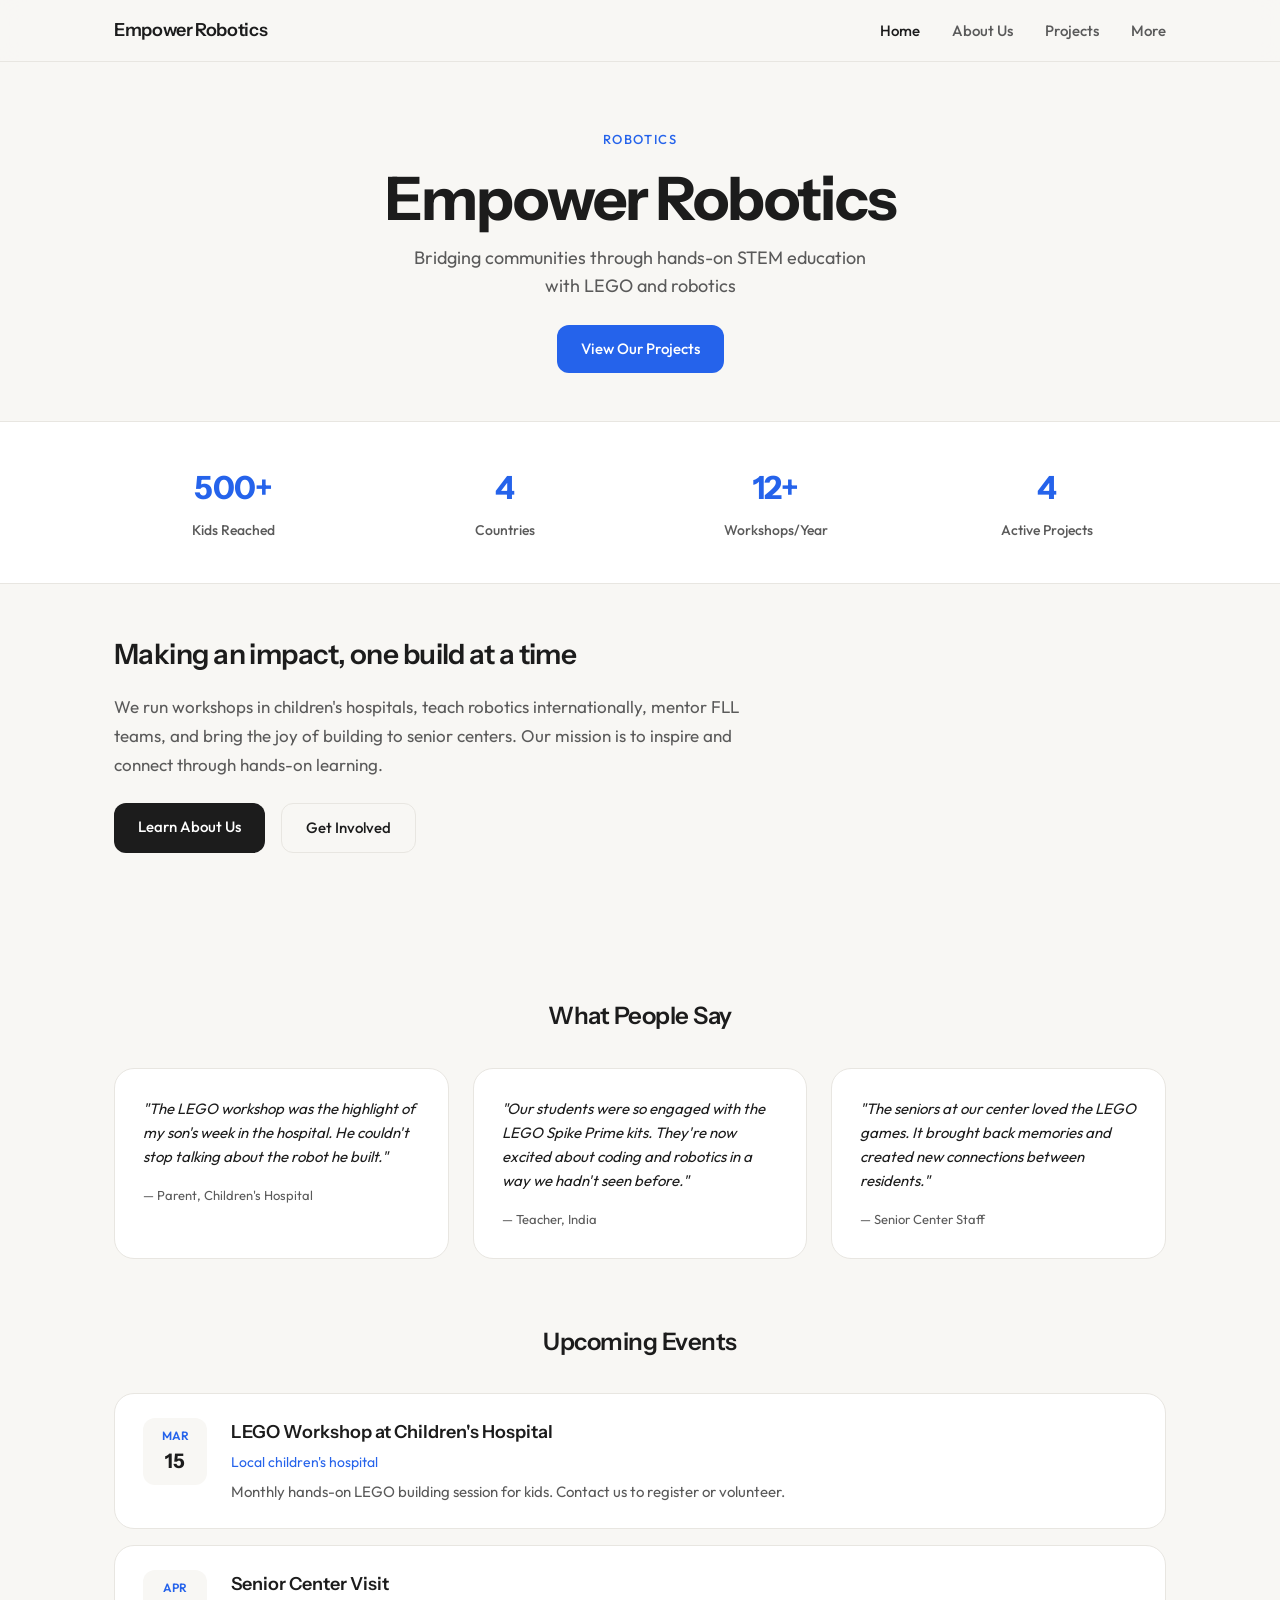
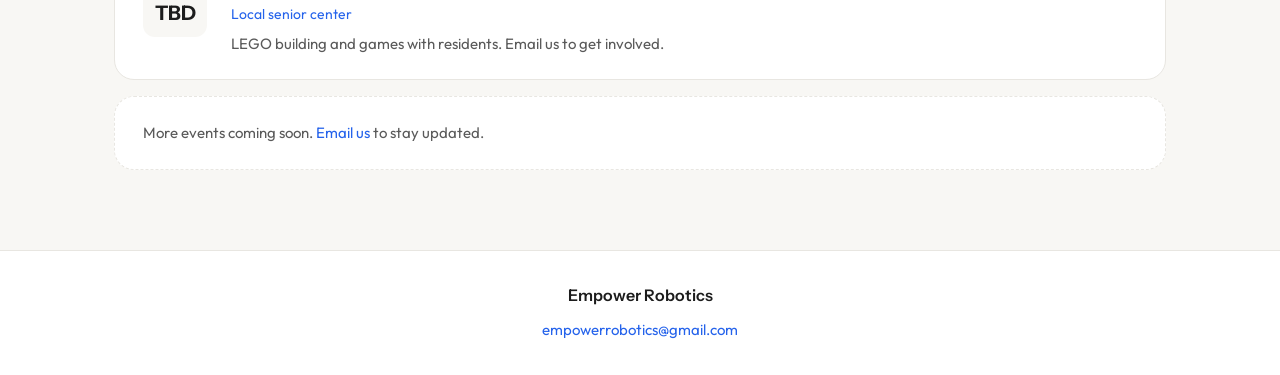
==== index.html @ 4488ad7a "initial commit" ====
<!DOCTYPE html>
<html lang="en">
<head>
  <meta charset="UTF-8">
  <meta name="viewport" content="width=device-width, initial-scale=1.0">
  <title>Empower Robotics | Bridging Communities Through STEM</title>
  <link rel="preconnect" href="https://fonts.googleapis.com">
  <link rel="preconnect" href="https://fonts.gstatic.com" crossorigin>
  <link href="https://fonts.googleapis.com/css2?family=Instrument+Sans:wght@400;500;600;700&family=Outfit:wght@300;400;500;600;700&display=swap" rel="stylesheet">
  <link rel="stylesheet" href="styles.css">
</head>
<body>
  <header class="header">
    <nav class="nav">
      <a href="index.html" class="logo">Empower Robotics</a>
      <ul class="nav-links">
        <li><a href="index.html" class="active">Home</a></li>
        <li><a href="about.html">About Us</a></li>
        <li><a href="projects.html">Projects</a></li>
        <li><a href="more.html">More</a></li>
      </ul>
      <button class="nav-toggle" aria-label="Toggle menu">
        <span></span>
        <span></span>
        <span></span>
      </button>
    </nav>
  </header>

  <main>
    <section class="hero hero--home">
      <span class="hero-tag">Robotics</span>
      <h1 class="hero-title">Empower Robotics</h1>
      <p class="hero-subtitle">Bridging communities through hands-on STEM education with LEGO and robotics</p>
      <a href="projects.html" class="btn btn--primary">View Our Projects</a>
    </section>

    <section class="impact-stats">
      <div class="impact-stats-inner">
        <div class="stat">
          <span class="stat-number">500+</span>
          <span class="stat-label">Kids Reached</span>
        </div>
        <div class="stat">
          <span class="stat-number">4</span>
          <span class="stat-label">Countries</span>
        </div>
        <div class="stat">
          <span class="stat-number">12+</span>
          <span class="stat-label">Workshops/Year</span>
        </div>
        <div class="stat">
          <span class="stat-number">4</span>
          <span class="stat-label">Active Projects</span>
        </div>
      </div>
    </section>

    <section class="intro">
      <div class="intro-content">
        <h2 class="intro-title">Making an impact, one build at a time</h2>
        <p class="intro-text">We run workshops in children's hospitals, teach robotics internationally, mentor FLL teams, and bring the joy of building to senior centers. Our mission is to inspire and connect through hands-on learning.</p>
        <div class="intro-actions">
          <a href="about.html" class="btn btn--secondary">Learn About Us</a>
          <a href="more.html" class="btn btn--outline">Get Involved</a>
        </div>
      </div>
    </section>

    <section class="testimonials">
      <h2 class="section-title">What People Say</h2>
      <div class="testimonials-grid">
        <blockquote class="testimonial-card">
          <p class="testimonial-quote">"The LEGO workshop was the highlight of my son's week in the hospital. He couldn't stop talking about the robot he built."</p>
          <footer class="testimonial-author">— Parent, Children's Hospital</footer>
        </blockquote>
        <blockquote class="testimonial-card">
          <p class="testimonial-quote">"Our students were so engaged with the LEGO Spike Prime kits. They're now excited about coding and robotics in a way we hadn't seen before."</p>
          <footer class="testimonial-author">— Teacher, India</footer>
        </blockquote>
        <blockquote class="testimonial-card">
          <p class="testimonial-quote">"The seniors at our center loved the LEGO games. It brought back memories and created new connections between residents."</p>
          <footer class="testimonial-author">— Senior Center Staff</footer>
        </blockquote>
      </div>
    </section>

    <section class="events">
      <h2 class="section-title">Upcoming Events</h2>
      <div class="events-list">
        <article class="event-card">
          <div class="event-date">
            <span class="event-month">Mar</span>
            <span class="event-day">15</span>
          </div>
          <div class="event-details">
            <h3 class="event-title">LEGO Workshop at Children's Hospital</h3>
            <p class="event-location">Local children's hospital</p>
            <p class="event-description">Monthly hands-on LEGO building session for kids. Contact us to register or volunteer.</p>
          </div>
        </article>
        <article class="event-card">
          <div class="event-date">
            <span class="event-month">Apr</span>
            <span class="event-day">TBD</span>
          </div>
          <div class="event-details">
            <h3 class="event-title">Senior Center Visit</h3>
            <p class="event-location">Local senior center</p>
            <p class="event-description">LEGO building and games with residents. Email us to get involved.</p>
          </div>
        </article>
        <article class="event-card event-card--placeholder">
          <div class="event-details">
            <p class="event-placeholder">More events coming soon. <a href="mailto:empowerrobotics@gmail.com">Email us</a> to stay updated.</p>
          </div>
        </article>
      </div>
    </section>
  </main>

  <footer class="footer">
    <p class="footer-brand">Empower Robotics</p>
    <a href="mailto:empowerrobotics@gmail.com" class="footer-email">empowerrobotics@gmail.com</a>
  </footer>

  <script src="script.js"></script>
</body>
</html>
---- styles.css ----
*,
*::before,
*::after {
  box-sizing: border-box;
  margin: 0;
  padding: 0;
}

:root {
  --color-bg: #f8f7f4;
  --color-surface: #ffffff;
  --color-text: #1c1c1c;
  --color-text-muted: #5a5a5a;
  --color-accent: #2563eb;
  --color-accent-light: #3b82f6;
  --color-border: #e8e6e1;
  --font-heading: 'Instrument Sans', system-ui, sans-serif;
  --font-body: 'Outfit', system-ui, sans-serif;
  --radius: 12px;
  --radius-lg: 20px;
  --shadow: 0 2px 20px rgba(0, 0, 0, 0.06);
  --shadow-hover: 0 8px 40px rgba(0, 0, 0, 0.08);
}

html {
  scroll-behavior: smooth;
}

body {
  font-family: var(--font-body);
  font-size: 1rem;
  line-height: 1.6;
  color: var(--color-text);
  background: var(--color-bg);
  min-height: 100vh;
}

/* Header */
.header {
  position: sticky;
  top: 0;
  z-index: 100;
  background: rgba(248, 247, 244, 0.9);
  backdrop-filter: blur(12px);
  border-bottom: 1px solid var(--color-border);
}

.nav {
  max-width: 1100px;
  margin: 0 auto;
  padding: 1rem 1.5rem;
  display: flex;
  align-items: center;
  justify-content: space-between;
}

.logo {
  font-family: var(--font-heading);
  font-weight: 600;
  font-size: 1.125rem;
  color: var(--color-text);
  text-decoration: none;
  letter-spacing: -0.02em;
}

.nav-links {
  display: flex;
  list-style: none;
  gap: 2rem;
}

.nav-links a {
  font-size: 0.9375rem;
  font-weight: 500;
  color: var(--color-text-muted);
  text-decoration: none;
  transition: color 0.2s ease;
}

.nav-links a:hover,
.nav-links a.active {
  color: var(--color-text);
}

.nav-toggle {
  display: none;
  flex-direction: column;
  gap: 5px;
  background: none;
  border: none;
  cursor: pointer;
  padding: 8px;
}

.nav-toggle span {
  width: 22px;
  height: 2px;
  background: var(--color-text);
  border-radius: 1px;
}

/* Hero */
.hero {
  max-width: 1100px;
  margin: 0 auto;
  padding: 4rem 1.5rem 3rem;
  text-align: center;
}

.hero-tag {
  display: inline-block;
  font-size: 0.8125rem;
  font-weight: 500;
  color: var(--color-accent);
  text-transform: uppercase;
  letter-spacing: 0.12em;
  margin-bottom: 1rem;
}

.hero-title {
  font-family: var(--font-heading);
  font-size: clamp(2.5rem, 6vw, 3.75rem);
  font-weight: 700;
  letter-spacing: -0.03em;
  line-height: 1.1;
  margin-bottom: 0.75rem;
}

.hero-subtitle {
  font-size: 1.125rem;
  color: var(--color-text-muted);
  font-weight: 400;
  max-width: 420px;
  margin: 0 auto;
}

.hero--home .hero-subtitle {
  max-width: 480px;
}

/* Buttons */
.btn {
  display: inline-block;
  font-family: var(--font-body);
  font-size: 0.9375rem;
  font-weight: 500;
  padding: 0.75rem 1.5rem;
  border-radius: var(--radius);
  text-decoration: none;
  transition: background 0.2s ease, color 0.2s ease, border-color 0.2s ease;
}

.btn--primary {
  background: var(--color-accent);
  color: white;
  margin-top: 1.5rem;
}

.btn--primary:hover {
  background: var(--color-accent-light);
}

.btn--secondary {
  background: var(--color-text);
  color: white;
}

.btn--secondary:hover {
  background: #333;
}

.btn--outline {
  background: transparent;
  color: var(--color-text);
  border: 1px solid var(--color-border);
}

.btn--outline:hover {
  border-color: var(--color-text-muted);
}

/* Intro (Home) */
.intro {
  max-width: 1100px;
  margin: 0 auto;
  padding: 3rem 1.5rem 5rem;
}

.intro-content {
  max-width: 640px;
}

.intro-title {
  font-family: var(--font-heading);
  font-size: 1.75rem;
  font-weight: 600;
  letter-spacing: -0.02em;
  margin-bottom: 1rem;
}

.intro-text {
  font-size: 1.0625rem;
  color: var(--color-text-muted);
  line-height: 1.7;
  margin-bottom: 1.5rem;
}

.intro-actions {
  display: flex;
  flex-wrap: wrap;
  gap: 1rem;
}

/* Impact stats */
.impact-stats {
  background: var(--color-surface);
  border-top: 1px solid var(--color-border);
  border-bottom: 1px solid var(--color-border);
}

.impact-stats-inner {
  max-width: 1100px;
  margin: 0 auto;
  padding: 2.5rem 1.5rem;
  display: grid;
  grid-template-columns: repeat(4, 1fr);
  gap: 2rem;
  text-align: center;
}

.stat-number {
  display: block;
  font-family: var(--font-heading);
  font-size: 2rem;
  font-weight: 700;
  color: var(--color-accent);
  letter-spacing: -0.02em;
  margin-bottom: 0.25rem;
}

.stat-label {
  font-size: 0.875rem;
  color: var(--color-text-muted);
  font-weight: 500;
}

/* Section title */
.section-title {
  font-family: var(--font-heading);
  font-size: 1.5rem;
  font-weight: 600;
  letter-spacing: -0.02em;
  text-align: center;
  margin-bottom: 2rem;
}

/* Testimonials */
.testimonials {
  max-width: 1100px;
  margin: 0 auto;
  padding: 4rem 1.5rem;
}

.testimonials-grid {
  display: grid;
  grid-template-columns: repeat(3, 1fr);
  gap: 1.5rem;
}

.testimonial-card {
  background: var(--color-surface);
  border: 1px solid var(--color-border);
  border-radius: var(--radius-lg);
  padding: 1.75rem;
  margin: 0;
}

.testimonial-quote {
  font-size: 0.9375rem;
  color: var(--color-text);
  line-height: 1.6;
  margin-bottom: 1rem;
  font-style: italic;
}

.testimonial-author {
  font-size: 0.8125rem;
  color: var(--color-text-muted);
}

/* Events */
.events {
  max-width: 1100px;
  margin: 0 auto;
  padding: 0 1.5rem 5rem;
}

.events-list {
  display: flex;
  flex-direction: column;
  gap: 1rem;
}

.event-card {
  display: flex;
  gap: 1.5rem;
  background: var(--color-surface);
  border: 1px solid var(--color-border);
  border-radius: var(--radius-lg);
  padding: 1.5rem 1.75rem;
  align-items: flex-start;
}

.event-date {
  flex-shrink: 0;
  width: 4rem;
  text-align: center;
  padding: 0.5rem;
  background: var(--color-bg);
  border-radius: var(--radius);
}

.event-month {
  display: block;
  font-size: 0.75rem;
  font-weight: 600;
  color: var(--color-accent);
  text-transform: uppercase;
}

.event-day {
  display: block;
  font-family: var(--font-heading);
  font-size: 1.25rem;
  font-weight: 700;
  color: var(--color-text);
}

.event-details {
  flex: 1;
}

.event-title {
  font-family: var(--font-heading);
  font-size: 1.125rem;
  font-weight: 600;
  margin-bottom: 0.25rem;
}

.event-location {
  font-size: 0.875rem;
  color: var(--color-accent);
  margin-bottom: 0.5rem;
}

.event-description {
  font-size: 0.9375rem;
  color: var(--color-text-muted);
  line-height: 1.5;
}

.event-card--placeholder {
  border-style: dashed;
}

.event-placeholder {
  font-size: 0.9375rem;
  color: var(--color-text-muted);
}

.event-placeholder a {
  color: var(--color-accent);
  text-decoration: none;
}

.event-placeholder a:hover {
  text-decoration: underline;
}

/* FAQ */
.faq {
  margin-bottom: 3rem;
}

.faq-title {
  font-family: var(--font-heading);
  font-size: 1.5rem;
  font-weight: 600;
  margin-bottom: 1.5rem;
}

.faq-list {
  margin: 0;
}

.faq-item {
  border-bottom: 1px solid var(--color-border);
  padding: 1.25rem 0;
}

.faq-item:first-child {
  padding-top: 0;
}

.faq-question {
  font-family: var(--font-heading);
  font-size: 1rem;
  font-weight: 600;
  color: var(--color-text);
  margin: 0 0 0.5rem 0;
}

.faq-answer {
  font-size: 0.9375rem;
  color: var(--color-text-muted);
  line-height: 1.6;
  margin: 0;
}

/* Projects */
.projects {
  max-width: 1100px;
  margin: 0 auto;
  padding: 0 1.5rem 5rem;
  display: grid;
  gap: 1.5rem;
}

.project-card {
  background: var(--color-surface);
  border-radius: var(--radius-lg);
  overflow: hidden;
  border: 1px solid var(--color-border);
  transition: transform 0.2s ease, box-shadow 0.2s ease, border-color 0.2s ease;
}

.project-card:hover {
  transform: translateY(-2px);
  box-shadow: var(--shadow-hover);
  border-color: rgba(37, 99, 235, 0.2);
}

/* Image placeholders – replace .project-image--placeholder div with <img src="your-image.jpg" alt="Description"> */
.project-image {
  aspect-ratio: 16 / 10;
  width: 100%;
  overflow: hidden;
}

.project-image img {
  width: 100%;
  height: 100%;
  object-fit: cover;
}

.project-image--placeholder {
  background: var(--color-border);
  display: flex;
  align-items: center;
  justify-content: center;
}

.project-image--placeholder span {
  font-size: 0.875rem;
  color: var(--color-text-muted);
  padding: 1rem;
  text-align: center;
}

.project-content {
  padding: 2rem 2.25rem;
}

.project-number {
  font-family: var(--font-heading);
  font-size: 0.8125rem;
  font-weight: 600;
  color: var(--color-accent);
  letter-spacing: 0.05em;
  margin-bottom: 0.75rem;
}

.project-title {
  font-family: var(--font-heading);
  font-size: 1.375rem;
  font-weight: 600;
  letter-spacing: -0.02em;
  margin-bottom: 0.75rem;
  line-height: 1.3;
}

.project-description {
  font-size: 1rem;
  color: var(--color-text-muted);
  line-height: 1.65;
}

/* Page content (About, More) */
.page-content {
  max-width: 1100px;
  margin: 0 auto;
  padding: 0 1.5rem 5rem;
}

.content-block {
  display: grid;
  grid-template-columns: 1fr 1fr;
  gap: 3rem;
  align-items: center;
  margin-bottom: 4rem;
}

.content-block:last-child {
  margin-bottom: 0;
}

.content-block--reverse .content-image {
  order: 2;
}

.content-block--reverse .content-text {
  order: 1;
}

.content-text h2 {
  font-family: var(--font-heading);
  font-size: 1.5rem;
  font-weight: 600;
  margin-bottom: 1rem;
}

.content-text p {
  color: var(--color-text-muted);
  margin-bottom: 1rem;
}

.content-text p:last-child {
  margin-bottom: 0;
}

.link {
  color: var(--color-accent);
  text-decoration: none;
  font-weight: 500;
}

.link:hover {
  text-decoration: underline;
}

/* Content image placeholders */
.content-image {
  aspect-ratio: 4 / 3;
  overflow: hidden;
  border-radius: var(--radius);
}

.content-image img {
  width: 100%;
  height: 100%;
  object-fit: cover;
}

.content-image--placeholder {
  background: var(--color-border);
  display: flex;
  align-items: center;
  justify-content: center;
}

.content-image--placeholder span {
  font-size: 0.875rem;
  color: var(--color-text-muted);
  padding: 1rem;
  text-align: center;
}

.content-image--wide {
  aspect-ratio: 21 / 9;
  margin-top: 2rem;
}

/* More page */
.more-grid {
  display: grid;
  grid-template-columns: repeat(auto-fit, minmax(280px, 1fr));
  gap: 1.5rem;
  margin-bottom: 3rem;
}

.more-card {
  background: var(--color-surface);
  border: 1px solid var(--color-border);
  border-radius: var(--radius-lg);
  padding: 2rem;
}

.more-card h2 {
  font-family: var(--font-heading);
  font-size: 1.25rem;
  font-weight: 600;
  margin-bottom: 0.75rem;
}

.more-card p {
  color: var(--color-text-muted);
  margin-bottom: 1.25rem;
  font-size: 0.9375rem;
}

.more-card .btn {
  margin-top: 0;
}

/* Footer */
.footer {
  border-top: 1px solid var(--color-border);
  padding: 2rem 1.5rem;
  text-align: center;
  background: var(--color-surface);
}

.footer-brand {
  font-family: var(--font-heading);
  font-weight: 600;
  font-size: 1rem;
  margin-bottom: 0.5rem;
}

.footer-email {
  font-size: 0.9375rem;
  color: var(--color-accent);
  text-decoration: none;
  transition: color 0.2s ease;
}

.footer-email:hover {
  color: var(--color-accent-light);
}

/* Responsive */
@media (max-width: 640px) {
  .nav {
    flex-wrap: wrap;
  }

  .nav-links {
    display: none;
    width: 100%;
    flex-direction: column;
    gap: 0;
    padding-top: 1rem;
    border-top: 1px solid var(--color-border);
    margin-top: 0.5rem;
  }

  .nav-links.is-open {
    display: flex;
  }

  .nav-links li {
    padding: 0.75rem 0;
    border-bottom: 1px solid var(--color-border);
  }

  .nav-links li:last-child {
    border-bottom: none;
  }

  .nav-toggle {
    display: flex;
    transition: transform 0.2s ease;
  }

  .nav-toggle.is-active span:nth-child(1) {
    transform: rotate(45deg) translate(5px, 5px);
  }

  .nav-toggle.is-active span:nth-child(2) {
    opacity: 0;
  }

  .nav-toggle.is-active span:nth-child(3) {
    transform: rotate(-45deg) translate(5px, -5px);
  }

  .nav-toggle span {
    transition: transform 0.2s ease, opacity 0.2s ease;
  }

  .hero {
    padding: 3rem 1.5rem 2rem;
  }

  .project-card .project-content {
    padding: 1.5rem 1.25rem;
  }

  .project-title {
    font-size: 1.2rem;
  }

  .content-block {
    grid-template-columns: 1fr;
    gap: 1.5rem;
    margin-bottom: 3rem;
  }

  .content-block--reverse .content-image,
  .content-block--reverse .content-text {
    order: unset;
  }

  .content-image--wide {
    aspect-ratio: 16 / 9;
  }

  .intro-actions {
    flex-direction: column;
  }

  .intro-actions .btn {
    width: 100%;
    text-align: center;
  }

  .impact-stats-inner {
    grid-template-columns: repeat(2, 1fr);
    gap: 1.5rem;
    padding: 2rem 1.5rem;
  }

  .stat-number {
    font-size: 1.5rem;
  }

  .testimonials {
    padding: 3rem 1.5rem;
  }

  .testimonials-grid {
    grid-template-columns: 1fr;
  }

  .event-card {
    flex-direction: column;
    gap: 1rem;
  }

  .event-date {
    width: auto;
    text-align: left;
  }
}
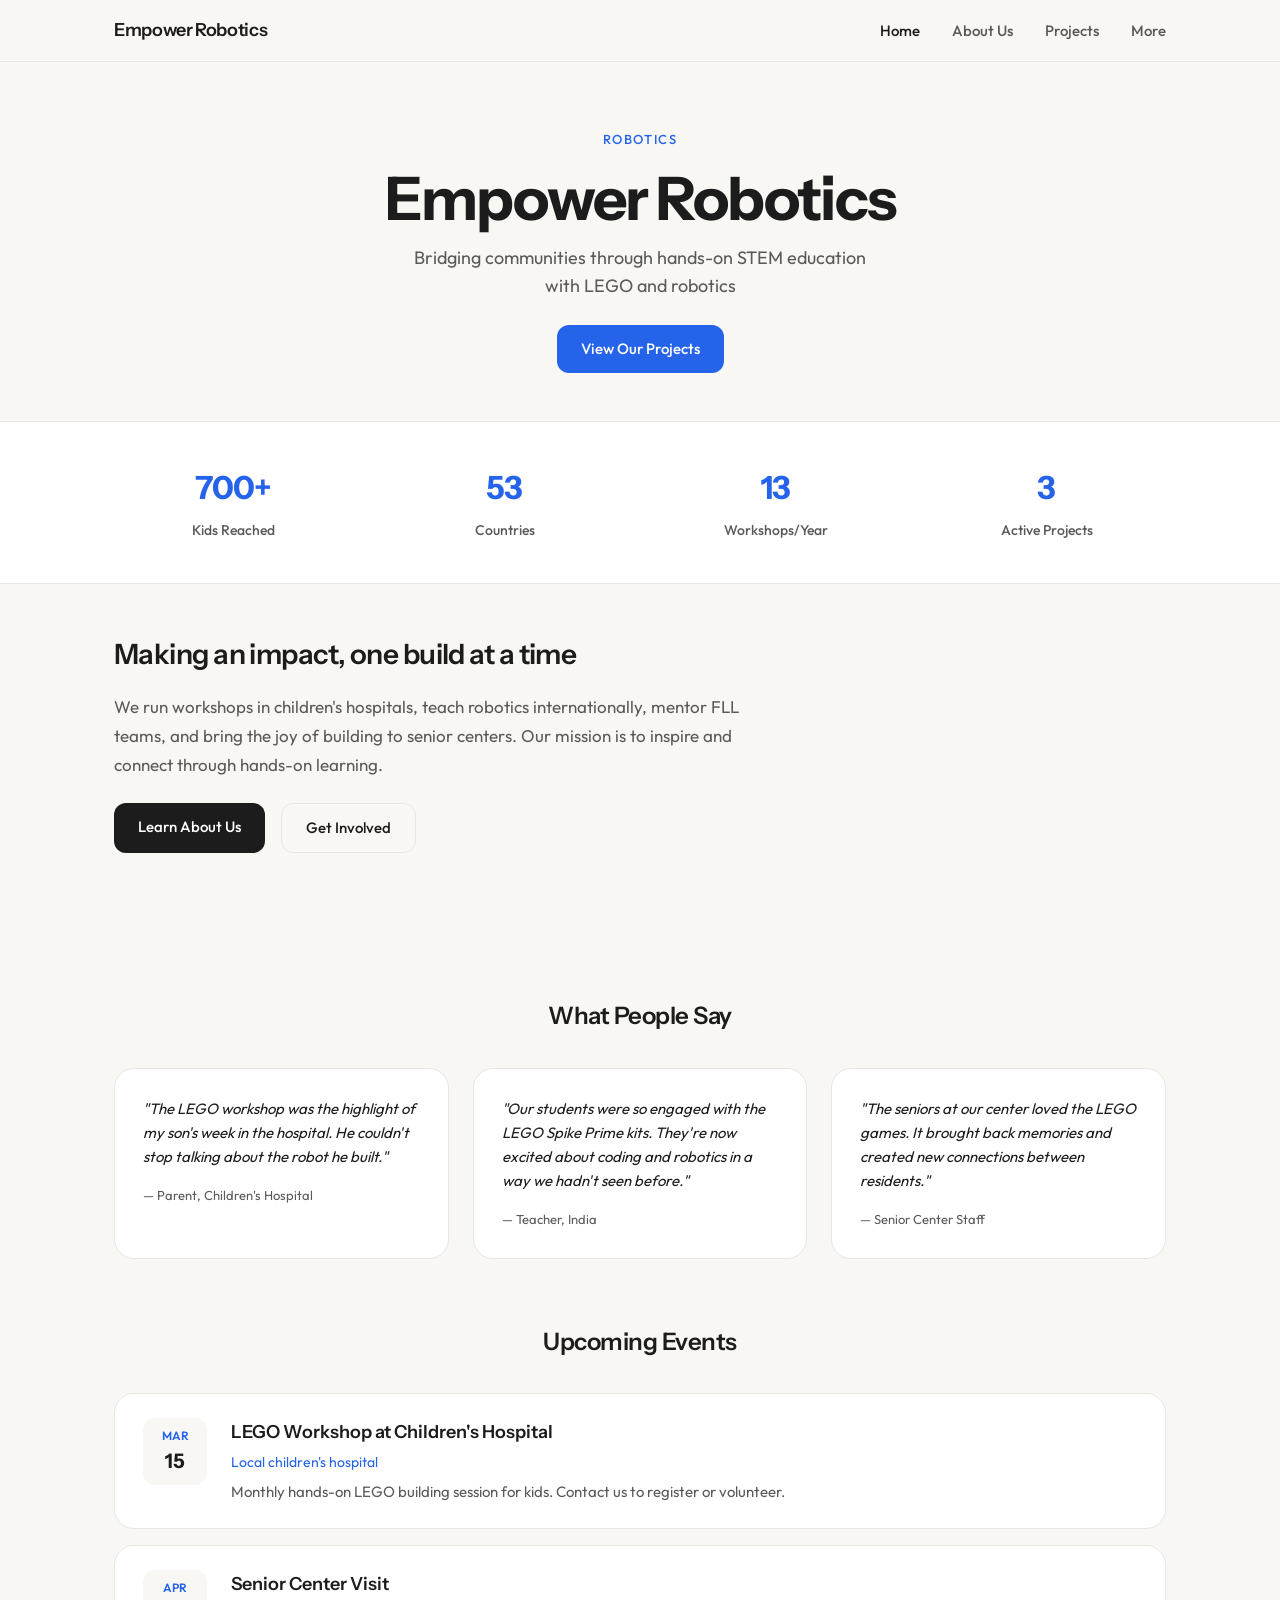
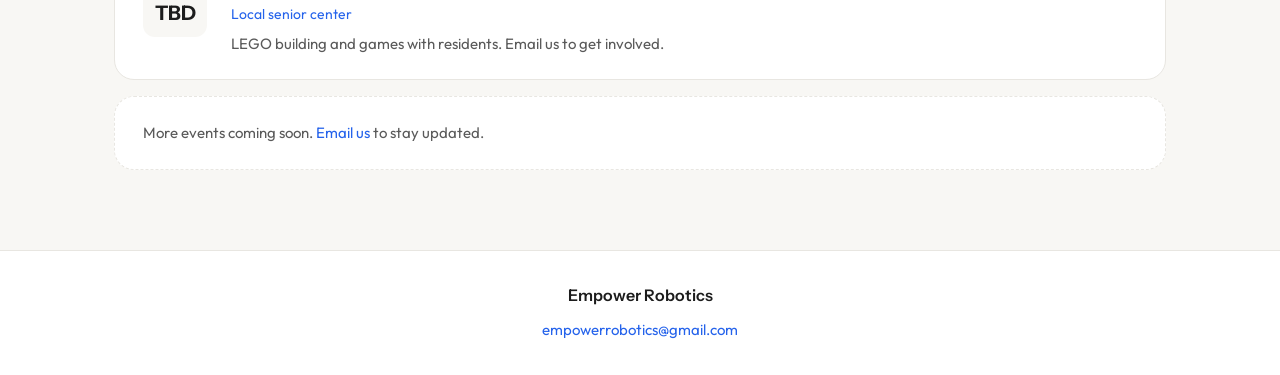
==== commit 85515beb: "Updated the stats section" ====
--- a/index.html
+++ b/index.html
@@ -1,14 +1,18 @@
 <!DOCTYPE html>
 <html lang="en">
+
 <head>
   <meta charset="UTF-8">
   <meta name="viewport" content="width=device-width, initial-scale=1.0">
   <title>Empower Robotics | Bridging Communities Through STEM</title>
   <link rel="preconnect" href="https://fonts.googleapis.com">
   <link rel="preconnect" href="https://fonts.gstatic.com" crossorigin>
-  <link href="https://fonts.googleapis.com/css2?family=Instrument+Sans:wght@400;500;600;700&family=Outfit:wght@300;400;500;600;700&display=swap" rel="stylesheet">
+  <link
+    href="https://fonts.googleapis.com/css2?family=Instrument+Sans:wght@400;500;600;700&family=Outfit:wght@300;400;500;600;700&display=swap"
+    rel="stylesheet">
   <link rel="stylesheet" href="styles.css">
 </head>
+
 <body>
   <header class="header">
     <nav class="nav">
@@ -38,19 +42,19 @@
     <section class="impact-stats">
       <div class="impact-stats-inner">
         <div class="stat">
-          <span class="stat-number">500+</span>
+          <span class="stat-number">700+</span>
           <span class="stat-label">Kids Reached</span>
         </div>
         <div class="stat">
-          <span class="stat-number">4</span>
+          <span class="stat-number">53</span>
           <span class="stat-label">Countries</span>
         </div>
         <div class="stat">
-          <span class="stat-number">12+</span>
+          <span class="stat-number">13</span>
           <span class="stat-label">Workshops/Year</span>
         </div>
         <div class="stat">
-          <span class="stat-number">4</span>
+          <span class="stat-number">3</span>
           <span class="stat-label">Active Projects</span>
         </div>
       </div>
@@ -59,7 +63,9 @@
     <section class="intro">
       <div class="intro-content">
         <h2 class="intro-title">Making an impact, one build at a time</h2>
-        <p class="intro-text">We run workshops in children's hospitals, teach robotics internationally, mentor FLL teams, and bring the joy of building to senior centers. Our mission is to inspire and connect through hands-on learning.</p>
+        <p class="intro-text">We run workshops in children's hospitals, teach robotics internationally, mentor FLL
+          teams, and bring the joy of building to senior centers. Our mission is to inspire and connect through hands-on
+          learning.</p>
         <div class="intro-actions">
           <a href="about.html" class="btn btn--secondary">Learn About Us</a>
           <a href="more.html" class="btn btn--outline">Get Involved</a>
@@ -71,15 +77,18 @@
       <h2 class="section-title">What People Say</h2>
       <div class="testimonials-grid">
         <blockquote class="testimonial-card">
-          <p class="testimonial-quote">"The LEGO workshop was the highlight of my son's week in the hospital. He couldn't stop talking about the robot he built."</p>
+          <p class="testimonial-quote">"The LEGO workshop was the highlight of my son's week in the hospital. He
+            couldn't stop talking about the robot he built."</p>
           <footer class="testimonial-author">— Parent, Children's Hospital</footer>
         </blockquote>
         <blockquote class="testimonial-card">
-          <p class="testimonial-quote">"Our students were so engaged with the LEGO Spike Prime kits. They're now excited about coding and robotics in a way we hadn't seen before."</p>
+          <p class="testimonial-quote">"Our students were so engaged with the LEGO Spike Prime kits. They're now excited
+            about coding and robotics in a way we hadn't seen before."</p>
           <footer class="testimonial-author">— Teacher, India</footer>
         </blockquote>
         <blockquote class="testimonial-card">
-          <p class="testimonial-quote">"The seniors at our center loved the LEGO games. It brought back memories and created new connections between residents."</p>
+          <p class="testimonial-quote">"The seniors at our center loved the LEGO games. It brought back memories and
+            created new connections between residents."</p>
           <footer class="testimonial-author">— Senior Center Staff</footer>
         </blockquote>
       </div>
@@ -96,7 +105,8 @@
           <div class="event-details">
             <h3 class="event-title">LEGO Workshop at Children's Hospital</h3>
             <p class="event-location">Local children's hospital</p>
-            <p class="event-description">Monthly hands-on LEGO building session for kids. Contact us to register or volunteer.</p>
+            <p class="event-description">Monthly hands-on LEGO building session for kids. Contact us to register or
+              volunteer.</p>
           </div>
         </article>
         <article class="event-card">
@@ -112,7 +122,8 @@
         </article>
         <article class="event-card event-card--placeholder">
           <div class="event-details">
-            <p class="event-placeholder">More events coming soon. <a href="mailto:empowerrobotics@gmail.com">Email us</a> to stay updated.</p>
+            <p class="event-placeholder">More events coming soon. <a href="mailto:empowerrobotics@gmail.com">Email
+                us</a> to stay updated.</p>
           </div>
         </article>
       </div>
@@ -126,4 +137,5 @@
 
   <script src="script.js"></script>
 </body>
-</html>
+
+</html>
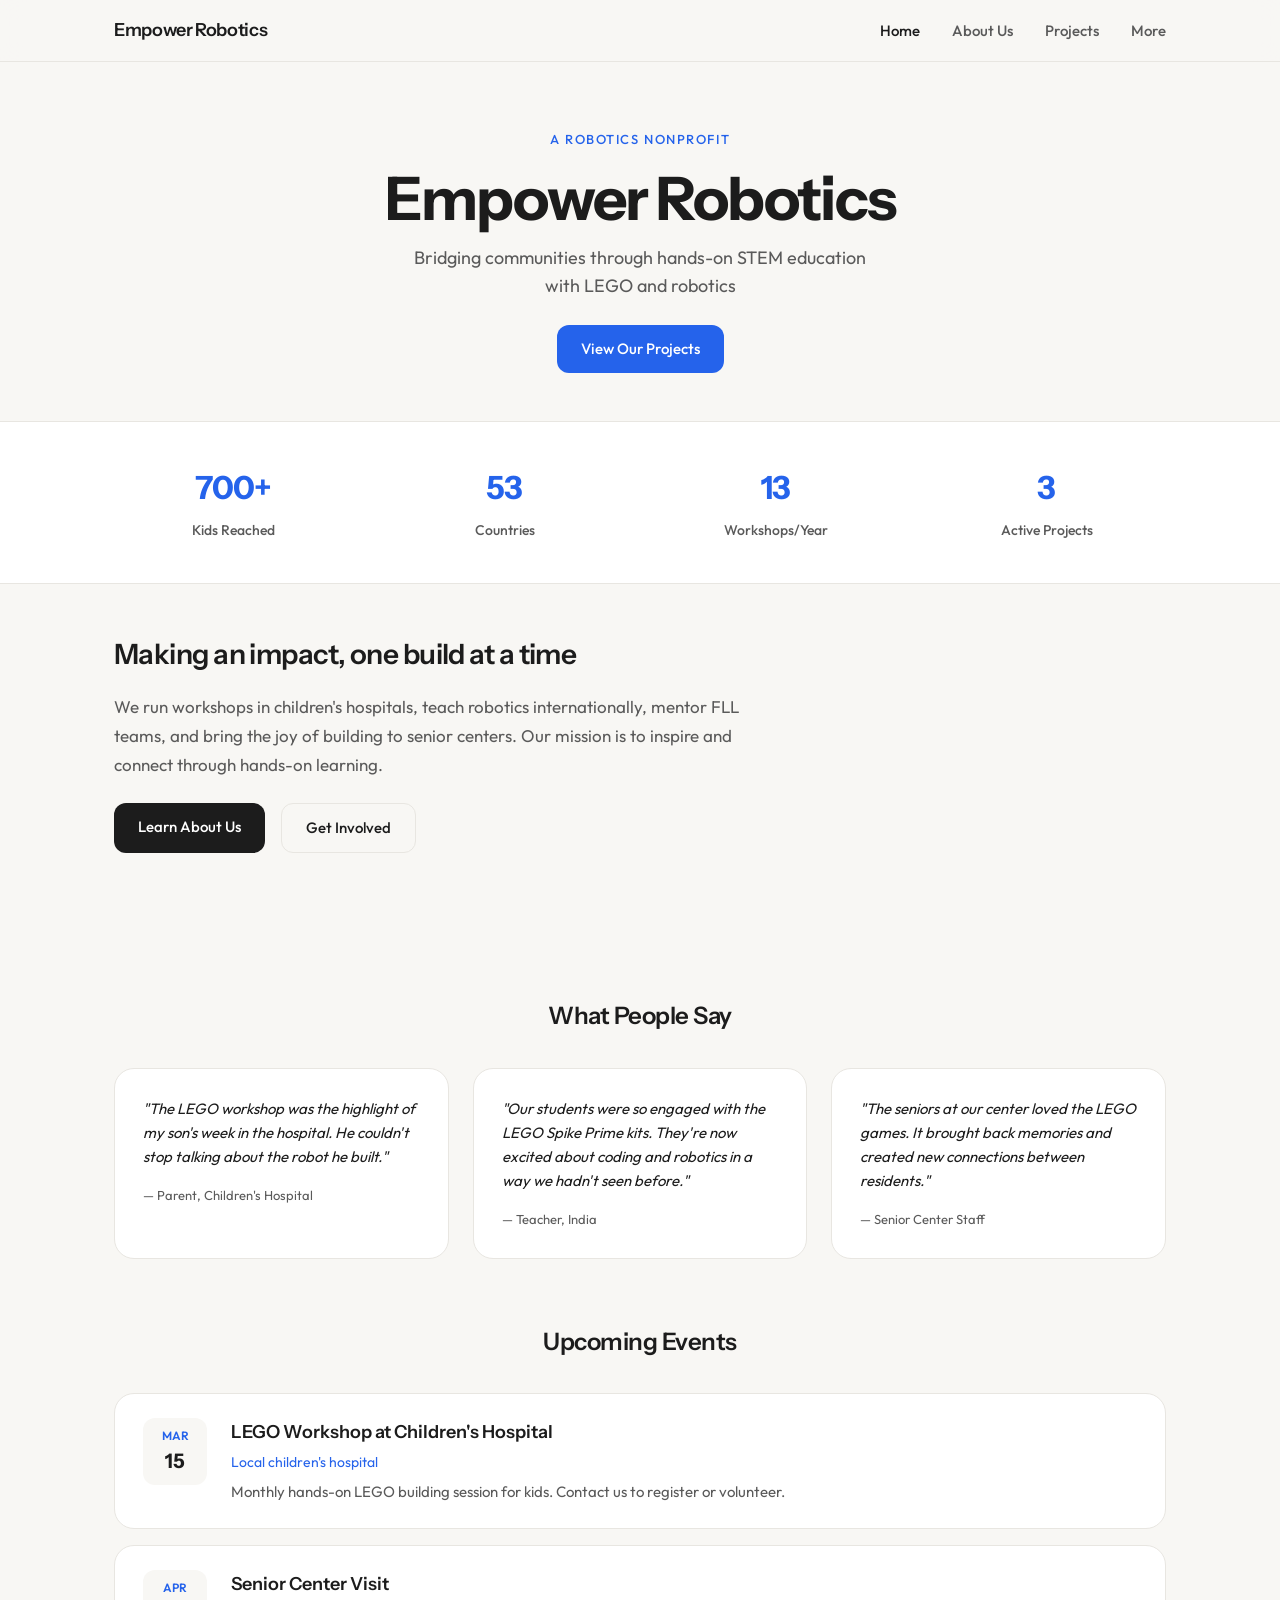
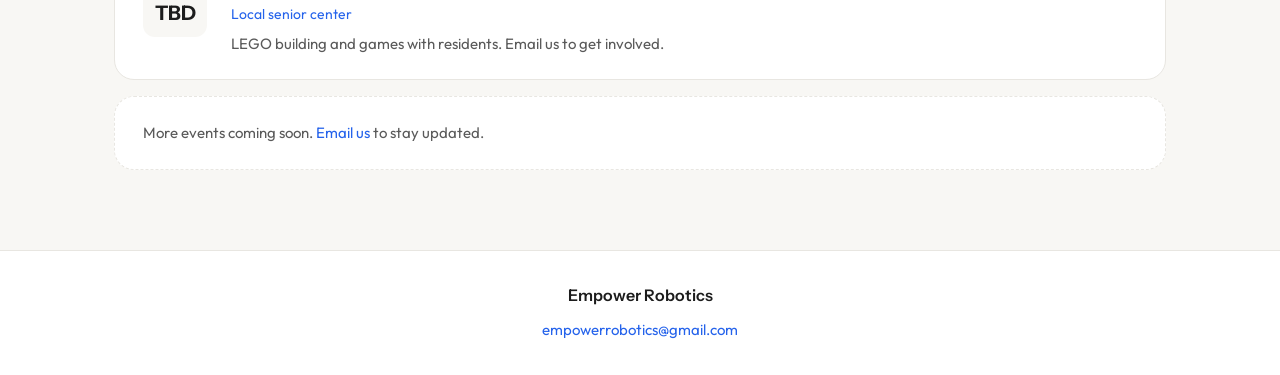
==== commit 0f2ff930: "changed the hero tag" ====
--- a/index.html
+++ b/index.html
@@ -33,7 +33,7 @@
 
   <main>
     <section class="hero hero--home">
-      <span class="hero-tag">Robotics</span>
+      <span class="hero-tag">A Robotics Nonprofit</span>
       <h1 class="hero-title">Empower Robotics</h1>
       <p class="hero-subtitle">Bridging communities through hands-on STEM education with LEGO and robotics</p>
       <a href="projects.html" class="btn btn--primary">View Our Projects</a>
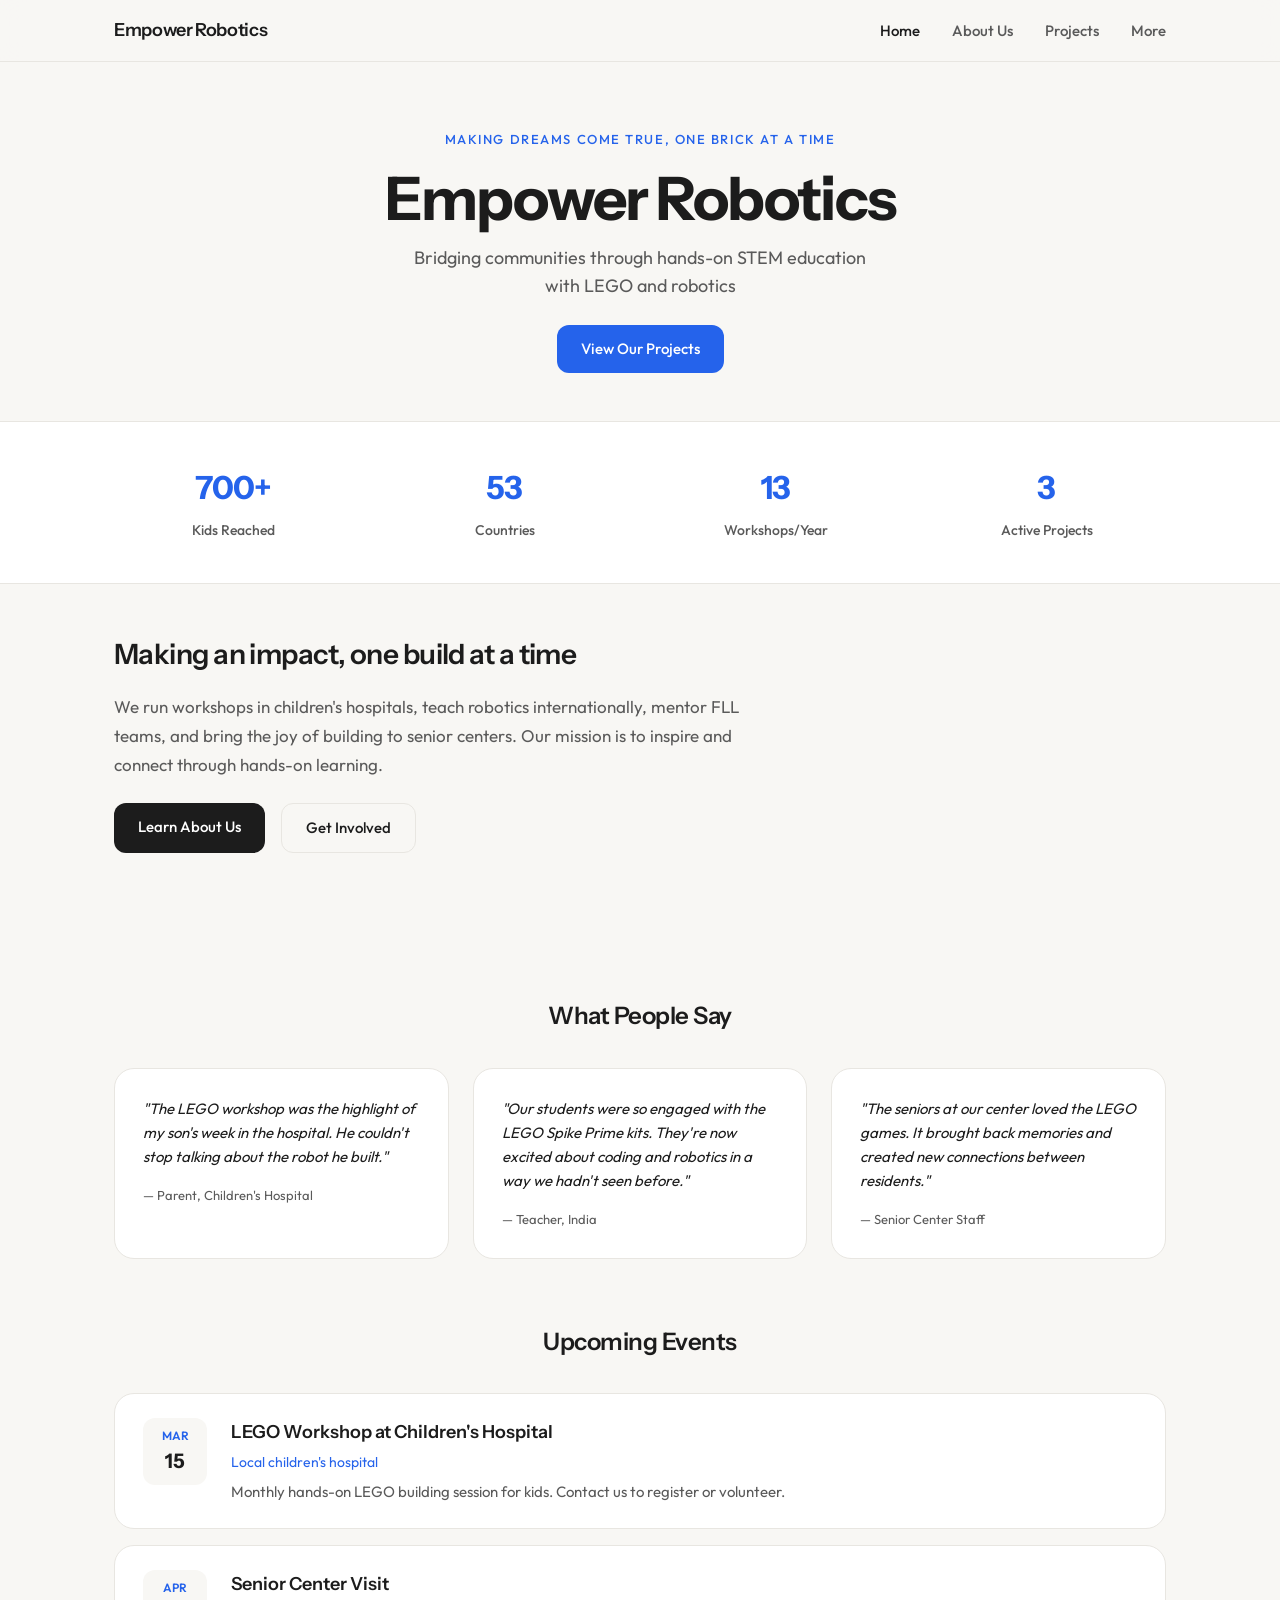
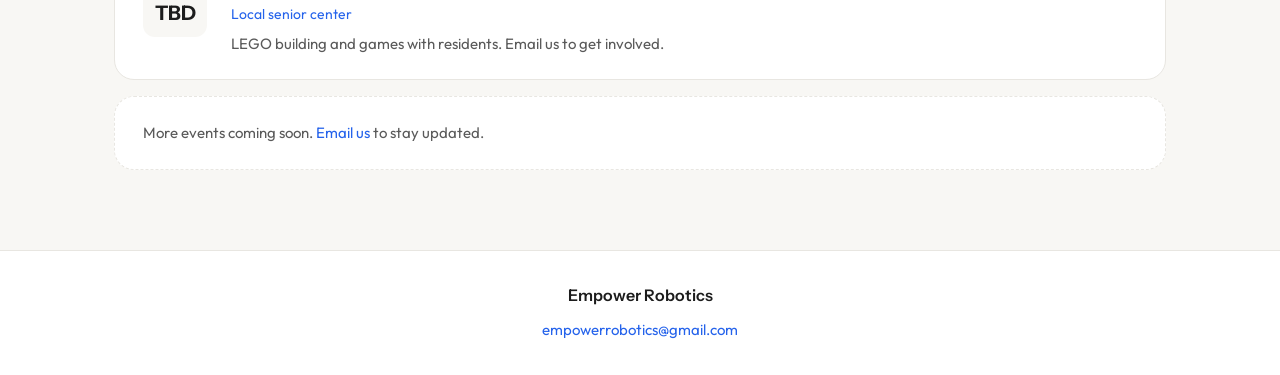
==== commit 5fac8554: "changed hero tag again" ====
--- a/index.html
+++ b/index.html
@@ -33,7 +33,7 @@
 
   <main>
     <section class="hero hero--home">
-      <span class="hero-tag">A Robotics Nonprofit</span>
+      <span class="hero-tag">Making Dreams Come True, One Brick At a Time</span>
       <h1 class="hero-title">Empower Robotics</h1>
       <p class="hero-subtitle">Bridging communities through hands-on STEM education with LEGO and robotics</p>
       <a href="projects.html" class="btn btn--primary">View Our Projects</a>
